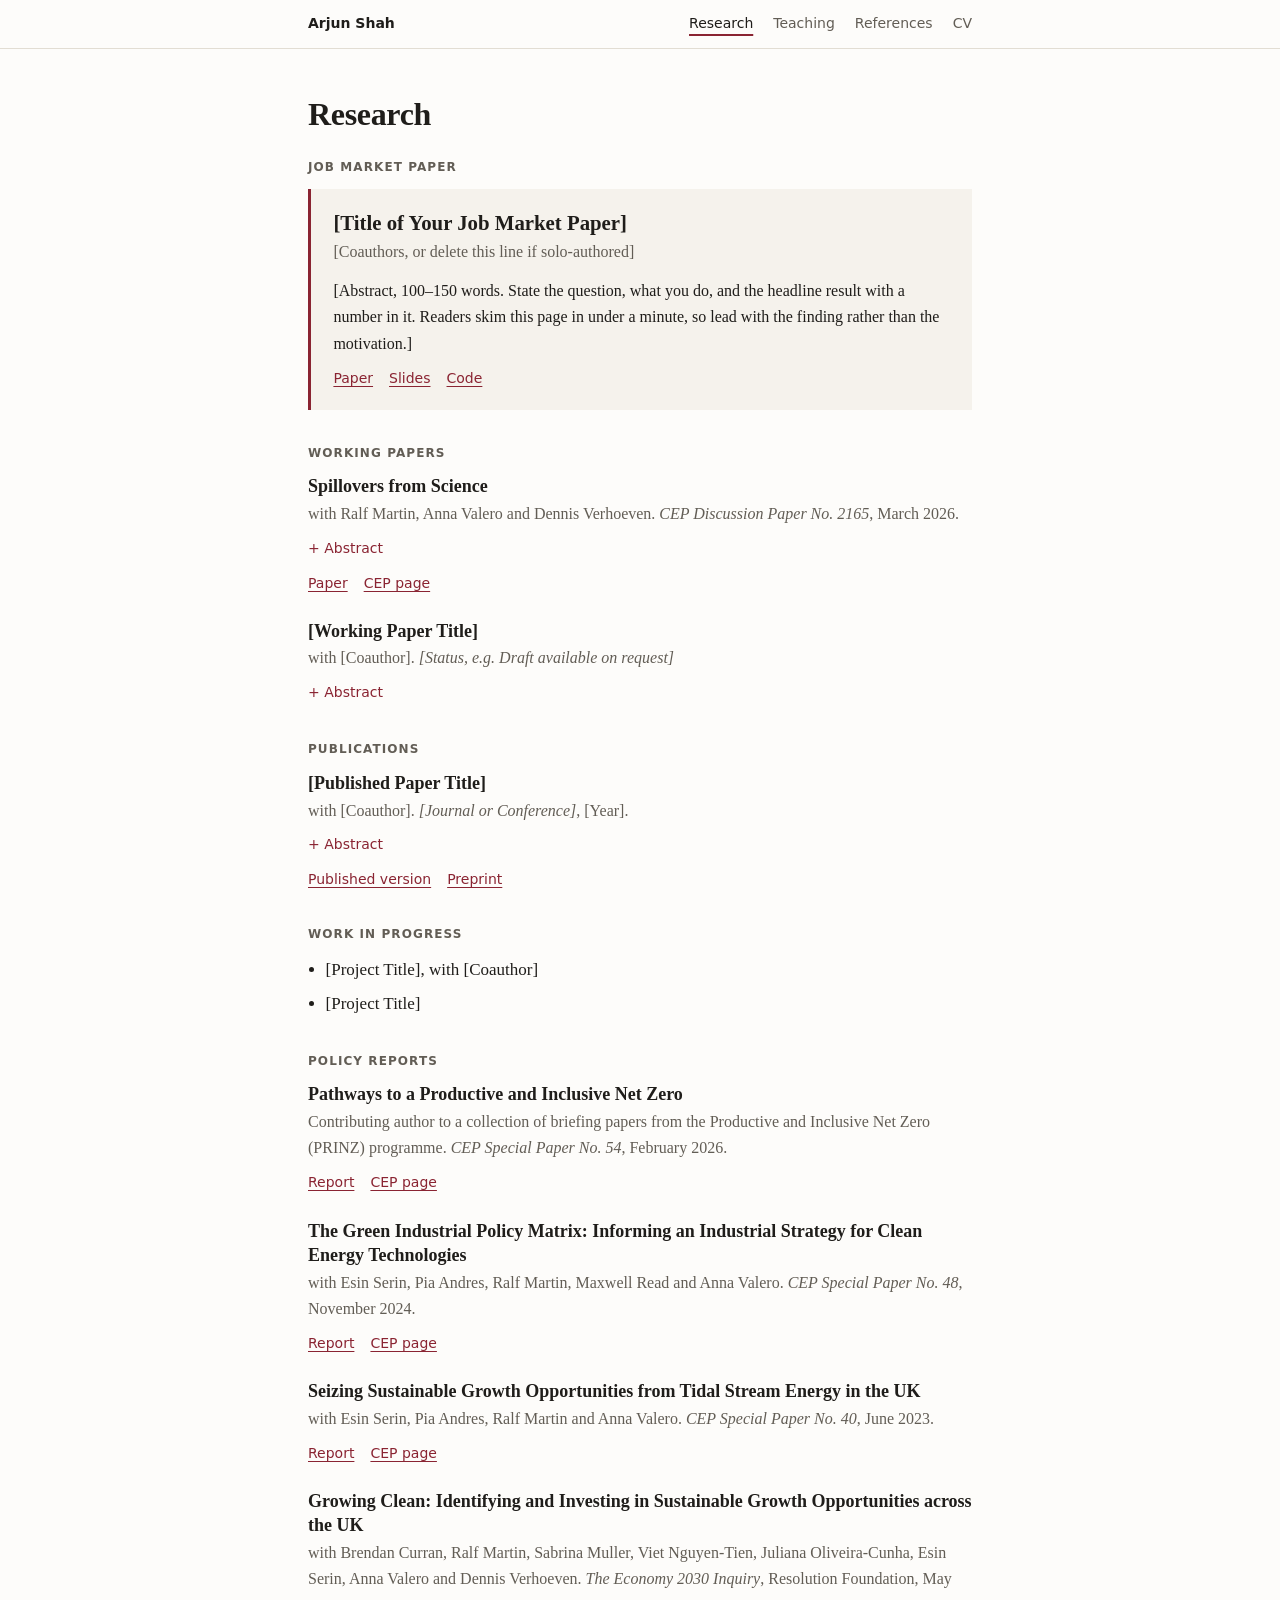
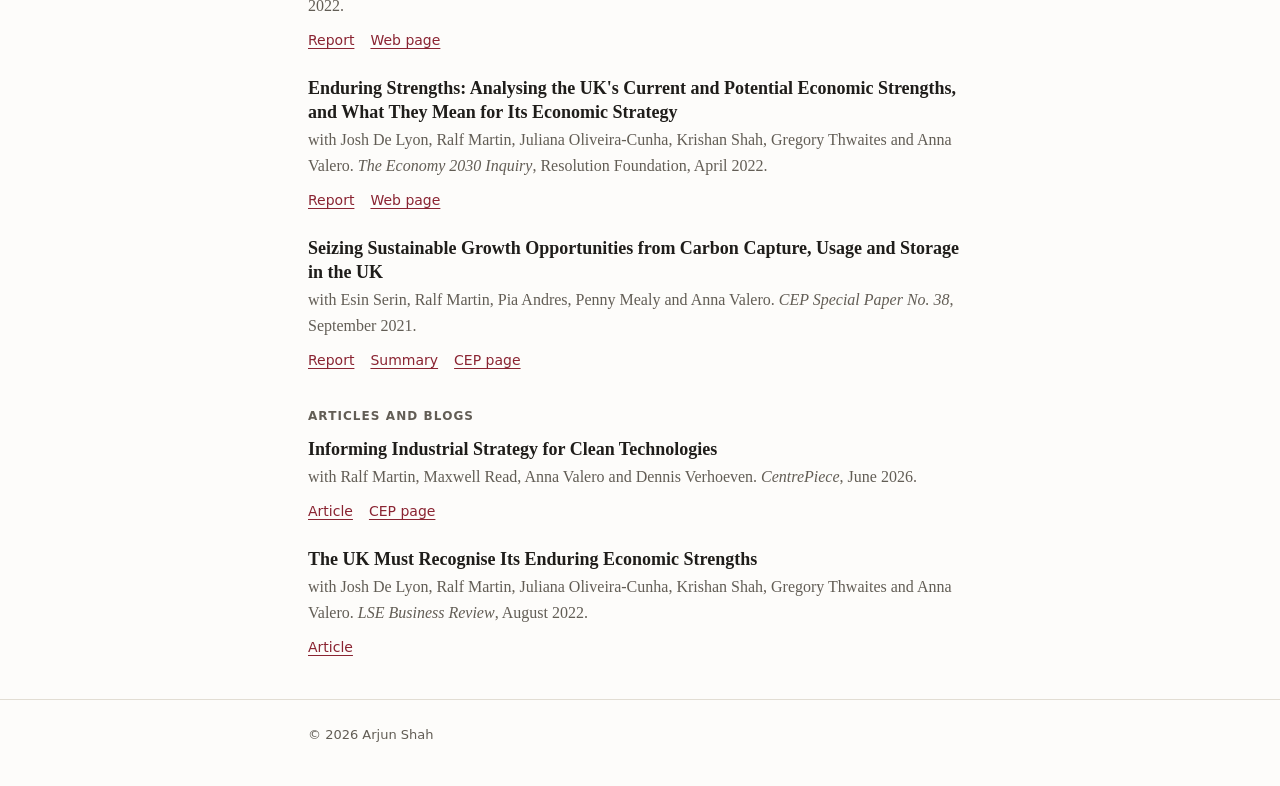
==== research.html @ dd561bd6 "Split site into separate pages and add CEP publications Move research, teaching and references onto " ====
<!doctype html>
<html lang="en">
<head>
  <meta charset="utf-8">
  <meta name="viewport" content="width=device-width, initial-scale=1">

  <title>Research | Arjun Shah</title>
  <meta name="description" content="Research by Arjun Shah, PhD candidate in Economics at King's Business School, King's College London: job market paper, working papers, publications, work in progress and policy reports.">
  <meta name="author" content="Arjun Shah">

  <meta property="og:type" content="website">
  <meta property="og:title" content="Research | Arjun Shah">
  <meta property="og:description" content="Job market paper, working papers, publications, work in progress and policy reports.">

  <link rel="icon" href="assets/favicon.svg" type="image/svg+xml">
  <link rel="stylesheet" href="style.css">
</head>
<body>
  <a class="skip-link" href="#main">Skip to content</a>

  <nav class="site-nav" aria-label="Site">
    <div class="wrap">
      <a class="nav-name" href="index.html">Arjun Shah</a>
      <ul>
        <li><a href="research.html" aria-current="page">Research</a></li>
        <li><a href="teaching.html">Teaching</a></li>
        <li><a href="references.html">References</a></li>
        <li><a href="assets/cv.pdf">CV</a></li>
      </ul>
    </div>
  </nav>

  <main id="main" class="wrap">
    <h1 class="page-title">Research</h1>

    <h2 class="group">Job Market Paper</h2>
    <article class="paper featured">
      <h3>[Title of Your Job Market Paper]</h3>
      <p class="paper-meta">[Coauthors, or delete this line if solo-authored]</p>
      <p class="abstract">
        [Abstract, 100–150 words. State the question, what you do, and the headline result
        with a number in it. Readers skim this page in under a minute, so lead with the
        finding rather than the motivation.]
      </p>
      <ul class="paper-links">
        <li><a href="assets/jmp.pdf">Paper</a></li>
        <li><a href="assets/jmp-slides.pdf">Slides</a></li>
        <li><a href="https://github.com/YOUR_USERNAME/REPO">Code</a></li>
      </ul>
    </article>

    <h2 class="group">Working Papers</h2>
    <article class="paper">
      <h3>Spillovers from Science</h3>
      <p class="paper-meta">with Ralf Martin, Anna Valero and Dennis Verhoeven. <em>CEP Discussion Paper No. 2165</em>, March 2026.</p>
      <details>
        <summary>Abstract</summary>
        <p>
          Quantifying spillovers from scientific knowledge to technology is important for
          understanding the social returns to science and for designing policy. A key
          challenge is how to credit scientific work with the value generated in downstream
          technologies when ideas diffuse through chains of follow-on research. We propose a
          new measure, Science Rank, that uses the combined patent and paper citation
          network to assign a share of the private value of patented inventions to the
          scientific papers they directly or indirectly rely on. Validated against various
          types of scientific awards, the measure substantially outperforms direct
          patent-to-paper citation counts in identifying influential science. We document
          large heterogeneity in spillovers across countries, disciplines, and institutions.
          The US emerges from our analysis as a powerhouse of science spillovers, benefiting
          both domestic and foreign technology development. We apply our methodology to
          examine how different countries and individual institutions contribute to
          innovation that addresses global challenges such as climate change or more equal
          economic development. We find that a relatively large share of the total value
          generated by research in Lower and Middle Income Country (LMIC) feeds into climate
          change related innovation. We also highlight countries and institutions that are
          making particular contributions to LMIC innovation.
        </p>
      </details>
      <ul class="paper-links">
        <li><a href="https://cep.lse.ac.uk/pubs/download/dp2165.pdf">Paper</a></li>
        <li><a href="https://cep.lse.ac.uk/_new/publications/abstract.asp?index=12101">CEP page</a></li>
      </ul>
    </article>

    <article class="paper">
      <h3>[Working Paper Title]</h3>
      <p class="paper-meta">with [Coauthor]. <em>[Status, e.g. Draft available on request]</em></p>
      <details>
        <summary>Abstract</summary>
        <p>[Abstract.]</p>
      </details>
    </article>

    <h2 class="group">Publications</h2>
    <article class="paper">
      <h3>[Published Paper Title]</h3>
      <p class="paper-meta">with [Coauthor]. <em>[Journal or Conference]</em>, [Year].</p>
      <details>
        <summary>Abstract</summary>
        <p>[Abstract.]</p>
      </details>
      <ul class="paper-links">
        <li><a href="#">Published version</a></li>
        <li><a href="#">Preprint</a></li>
      </ul>
    </article>

    <h2 class="group">Work in Progress</h2>
    <ul class="plain-list">
      <li>[Project Title], with [Coauthor]</li>
      <li>[Project Title]</li>
    </ul>

    <h2 class="group">Policy Reports</h2>
    <article class="paper">
      <h3>Pathways to a Productive and Inclusive Net Zero</h3>
      <p class="paper-meta">Contributing author to a collection of briefing papers from the Productive and Inclusive Net Zero (PRINZ) programme. <em>CEP Special Paper No. 54</em>, February 2026.</p>
      <ul class="paper-links">
        <li><a href="https://cep.lse.ac.uk/pubs/download/special/cepsp54.pdf">Report</a></li>
        <li><a href="https://cep.lse.ac.uk/_new/publications/abstract.asp?index=12029">CEP page</a></li>
      </ul>
    </article>

    <article class="paper">
      <h3>The Green Industrial Policy Matrix: Informing an Industrial Strategy for Clean Energy Technologies</h3>
      <p class="paper-meta">with Esin Serin, Pia Andres, Ralf Martin, Maxwell Read and Anna Valero. <em>CEP Special Paper No. 48</em>, November 2024.</p>
      <ul class="paper-links">
        <li><a href="https://cep.lse.ac.uk/pubs/download/special/cepsp48.pdf">Report</a></li>
        <li><a href="https://cep.lse.ac.uk/_new/publications/abstract.asp?index=11272">CEP page</a></li>
      </ul>
    </article>

    <article class="paper">
      <h3>Seizing Sustainable Growth Opportunities from Tidal Stream Energy in the UK</h3>
      <p class="paper-meta">with Esin Serin, Pia Andres, Ralf Martin and Anna Valero. <em>CEP Special Paper No. 40</em>, June 2023.</p>
      <ul class="paper-links">
        <li><a href="https://cep.lse.ac.uk/pubs/download/special/cepsp40.pdf">Report</a></li>
        <li><a href="https://cep.lse.ac.uk/_new/publications/abstract.asp?index=10239">CEP page</a></li>
      </ul>
    </article>

    <article class="paper">
      <h3>Growing Clean: Identifying and Investing in Sustainable Growth Opportunities across the UK</h3>
      <p class="paper-meta">with Brendan Curran, Ralf Martin, Sabrina Muller, Viet Nguyen-Tien, Juliana Oliveira-Cunha, Esin Serin, Anna Valero and Dennis Verhoeven. <em>The Economy 2030 Inquiry</em>, Resolution Foundation, May 2022.</p>
      <ul class="paper-links">
        <li><a href="https://economy2030.resolutionfoundation.org/wp-content/uploads/2022/05/Growing_clean_report.pdf">Report</a></li>
        <li><a href="https://economy2030.resolutionfoundation.org/reports/growing-clean/">Web page</a></li>
      </ul>
    </article>

    <article class="paper">
      <h3>Enduring Strengths: Analysing the UK's Current and Potential Economic Strengths, and What They Mean for Its Economic Strategy</h3>
      <p class="paper-meta">with Josh De Lyon, Ralf Martin, Juliana Oliveira-Cunha, Krishan Shah, Gregory Thwaites and Anna Valero. <em>The Economy 2030 Inquiry</em>, Resolution Foundation, April 2022.</p>
      <ul class="paper-links">
        <li><a href="https://economy2030.resolutionfoundation.org/wp-content/uploads/2022/04/Enduring_strengths.pdf">Report</a></li>
        <li><a href="https://economy2030.resolutionfoundation.org/reports/enduring-strengths/">Web page</a></li>
      </ul>
    </article>

    <article class="paper">
      <h3>Seizing Sustainable Growth Opportunities from Carbon Capture, Usage and Storage in the UK</h3>
      <p class="paper-meta">with Esin Serin, Ralf Martin, Pia Andres, Penny Mealy and Anna Valero. <em>CEP Special Paper No. 38</em>, September 2021.</p>
      <ul class="paper-links">
        <li><a href="https://cep.lse.ac.uk/pubs/download/special/cepsp38.pdf">Report</a></li>
        <li><a href="https://cep.lse.ac.uk/pubs/download/special/cepsp38_summary.pdf">Summary</a></li>
        <li><a href="https://cep.lse.ac.uk/_new/publications/abstract.asp?index=8500">CEP page</a></li>
      </ul>
    </article>

    <h2 class="group">Articles and Blogs</h2>
    <article class="paper">
      <h3>Informing Industrial Strategy for Clean Technologies</h3>
      <p class="paper-meta">with Ralf Martin, Maxwell Read, Anna Valero and Dennis Verhoeven. <em>CentrePiece</em>, June 2026.</p>
      <ul class="paper-links">
        <li><a href="https://cep.lse.ac.uk/pubs/download/cp734.pdf">Article</a></li>
        <li><a href="https://cep.lse.ac.uk/_new/publications/abstract.asp?index=12312">CEP page</a></li>
      </ul>
    </article>

    <article class="paper">
      <h3>The UK Must Recognise Its Enduring Economic Strengths</h3>
      <p class="paper-meta">with Josh De Lyon, Ralf Martin, Juliana Oliveira-Cunha, Krishan Shah, Gregory Thwaites and Anna Valero. <em>LSE Business Review</em>, August 2022.</p>
      <ul class="paper-links">
        <li><a href="https://blogs.lse.ac.uk/businessreview/2022/08/25/the-uk-must-recognise-its-enduring-economic-strengths/">Article</a></li>
      </ul>
    </article>
  </main>

  <footer class="site-footer">
    <div class="wrap">
      <p>© 2026 Arjun Shah</p>
    </div>
  </footer>
</body>
</html>
---- style.css ----
/* Colours and type. Change --accent to restyle the whole site. */
:root {
  --bg: #fdfcfa;
  --surface: #f5f2ec;
  --ink: #1f1d1a;
  --muted: #625d55;
  --rule: #e2ddd3;
  --accent: #8a2432;

  --serif: Charter, "Bitstream Charter", "Sitka Text", Cambria, Georgia, serif;
  --sans: system-ui, -apple-system, "Segoe UI", Roboto, "Helvetica Neue", Arial, sans-serif;

  --measure: 44rem;
  --gutter: 1.25rem;
}

@media (prefers-color-scheme: dark) {
  :root {
    --bg: #17161a;
    --surface: #201f24;
    --ink: #e9e6e0;
    --muted: #a39e95;
    --rule: #34323a;
    --accent: #e39aa4;
  }
}

*,
*::before,
*::after {
  box-sizing: border-box;
}

html {
  scroll-behavior: smooth;
  scroll-padding-top: 4rem;
  -webkit-text-size-adjust: 100%;
}

@media (prefers-reduced-motion: reduce) {
  html {
    scroll-behavior: auto;
  }
}

body {
  margin: 0;
  background: var(--bg);
  color: var(--ink);
  font-family: var(--serif);
  font-size: 1.0625rem;
  line-height: 1.65;
}

.wrap {
  max-width: var(--measure);
  margin: 0 auto;
  padding: 0 var(--gutter);
}

a {
  color: var(--accent);
  text-decoration-thickness: 1px;
  text-underline-offset: 0.18em;
}

a:hover {
  text-decoration-thickness: 2px;
}

a:focus-visible,
summary:focus-visible {
  outline: 2px solid var(--accent);
  outline-offset: 3px;
  border-radius: 2px;
}

.visually-hidden {
  position: absolute;
  width: 1px;
  height: 1px;
  overflow: hidden;
  clip-path: inset(50%);
  white-space: nowrap;
}

.skip-link {
  position: absolute;
  left: -999px;
  top: 0;
  padding: 0.5rem 0.75rem;
  background: var(--ink);
  color: var(--bg);
  font-family: var(--sans);
  font-size: 0.875rem;
  z-index: 10;
}

.skip-link:focus {
  left: 0.5rem;
  top: 0.5rem;
}

/* ---------- Navigation ---------- */

.site-nav {
  position: sticky;
  top: 0;
  z-index: 5;
  background: var(--bg);
  border-bottom: 1px solid var(--rule);
  font-family: var(--sans);
  font-size: 0.875rem;
}

.site-nav .wrap {
  display: flex;
  align-items: center;
  justify-content: space-between;
  gap: 1rem;
  min-height: 3rem;
}

.site-nav a {
  color: var(--muted);
  text-decoration: none;
}

.site-nav a:hover {
  color: var(--accent);
}

.site-nav a[aria-current="page"] {
  color: var(--ink);
}

.site-nav li a[aria-current="page"] {
  text-decoration: underline;
  text-decoration-color: var(--accent);
  text-decoration-thickness: 2px;
  text-underline-offset: 0.4em;
}

.nav-name {
  font-weight: 600;
  white-space: nowrap;
}

.site-nav .nav-name {
  color: var(--ink);
}

.site-nav ul {
  display: flex;
  gap: 1.25rem;
  margin: 0;
  padding: 0;
  list-style: none;
}

/* ---------- Intro ---------- */

.intro {
  display: flex;
  align-items: center;
  justify-content: space-between;
  gap: 2rem;
  padding: 3.5rem 0 1.5rem;
}

h1 {
  margin: 0 0 0.5rem;
  font-size: 2.5rem;
  font-weight: 600;
  line-height: 1.1;
  letter-spacing: -0.01em;
  text-wrap: balance;
}

.page-title {
  margin: 3rem 0 1.75rem;
  font-size: 2rem;
}

.role {
  margin: 0;
  color: var(--muted);
  font-size: 1.125rem;
  line-height: 1.45;
}

.market-note {
  display: inline-block;
  margin: 1.1rem 0 0;
  padding: 0.3rem 0.7rem;
  border-left: 3px solid var(--accent);
  background: var(--surface);
  font-family: var(--sans);
  font-size: 0.9rem;
  font-weight: 500;
}

.links {
  display: flex;
  flex-wrap: wrap;
  gap: 0.35rem 1.1rem;
  margin: 1.1rem 0 0;
  padding: 0;
  list-style: none;
  font-family: var(--sans);
  font-size: 0.9rem;
}

.portrait {
  flex: none;
  width: 180px;
  height: 180px;
  border-radius: 50%;
  object-fit: cover;
  background: var(--surface);
}

/* ---------- Sections ---------- */

section {
  padding: 1.5rem 0;
}

section + section {
  border-top: 1px solid var(--rule);
  margin-top: 1rem;
  padding-top: 2.25rem;
}

h2 {
  margin: 0 0 1.25rem;
  font-size: 1.5rem;
  font-weight: 600;
  line-height: 1.2;
}

.group {
  margin: 2.25rem 0 0.9rem;
  color: var(--muted);
  font-family: var(--sans);
  font-size: 0.75rem;
  font-weight: 600;
  letter-spacing: 0.09em;
  text-transform: uppercase;
}

.page-title + .group {
  margin-top: 0;
}

p {
  margin: 0 0 1rem;
}

.fields {
  font-size: 1rem;
}

/* ---------- Papers ---------- */

.paper {
  margin-bottom: 1.5rem;
}

.paper h3 {
  margin: 0;
  font-size: 1.125rem;
  font-weight: 600;
  line-height: 1.35;
}

.paper-meta {
  margin: 0.15rem 0 0;
  color: var(--muted);
  font-size: 1rem;
}

.paper.featured {
  padding: 1.25rem 1.4rem;
  border-left: 3px solid var(--accent);
  background: var(--surface);
}

.paper.featured h3 {
  font-size: 1.3rem;
}

.abstract {
  margin: 0.75rem 0 0;
  font-size: 1rem;
}

details {
  margin-top: 0.4rem;
}

summary {
  display: inline-block;
  color: var(--accent);
  cursor: pointer;
  font-family: var(--sans);
  font-size: 0.875rem;
  list-style: none;
}

summary::-webkit-details-marker {
  display: none;
}

summary::before {
  content: "+ ";
}

details[open] summary::before {
  content: "\2212  ";
}

details p {
  margin: 0.5rem 0 0;
  padding-left: 1rem;
  border-left: 2px solid var(--rule);
  font-size: 1rem;
}

.paper-links {
  display: flex;
  flex-wrap: wrap;
  gap: 0.25rem 1rem;
  margin: 0.6rem 0 0;
  padding: 0;
  list-style: none;
  font-family: var(--sans);
  font-size: 0.875rem;
}

.plain-list {
  margin: 0;
  padding-left: 1.1rem;
}

.plain-list li {
  margin-bottom: 0.35rem;
}

/* ---------- Teaching ---------- */

.entries {
  margin: 0;
  padding: 0;
  list-style: none;
}

.entries li {
  display: flex;
  justify-content: space-between;
  align-items: baseline;
  gap: 1.5rem;
  padding: 0.55rem 0;
  border-bottom: 1px solid var(--rule);
}

.entries li:first-child {
  padding-top: 0;
}

.entry-side {
  flex: none;
  color: var(--muted);
  font-family: var(--sans);
  font-size: 0.875rem;
  text-align: right;
}

.note {
  margin: 1rem 0 0;
  font-family: var(--sans);
  font-size: 0.875rem;
}

/* ---------- References and contact ---------- */

address {
  font-style: normal;
}

.refs {
  display: grid;
  grid-template-columns: repeat(auto-fit, minmax(12.5rem, 1fr));
  gap: 1.5rem;
  font-size: 0.975rem;
  line-height: 1.5;
}

.refs a {
  overflow-wrap: anywhere;
}

.contact {
  line-height: 1.55;
}

/* ---------- Footer ---------- */

.site-footer {
  margin-top: 2.5rem;
  padding: 1.5rem 0 2.5rem;
  border-top: 1px solid var(--rule);
  color: var(--muted);
  font-family: var(--sans);
  font-size: 0.8125rem;
}

.site-footer p {
  margin: 0;
}

/* ---------- Small screens ---------- */

@media (max-width: 40rem) {
  body {
    font-size: 1rem;
  }

  .intro {
    flex-direction: column-reverse;
    align-items: flex-start;
    gap: 1.5rem;
    padding-top: 2.25rem;
  }

  .portrait {
    width: 128px;
    height: 128px;
  }

  h1 {
    font-size: 2rem;
  }

  .page-title {
    margin-top: 2.25rem;
    font-size: 1.75rem;
  }

  .site-nav {
    position: static;
  }

  .site-nav .wrap {
    flex-wrap: wrap;
    gap: 0.25rem 1rem;
    padding-top: 0.65rem;
    padding-bottom: 0.65rem;
  }

  .site-nav ul {
    flex-wrap: wrap;
    gap: 0.25rem 1.1rem;
  }

  .entries li {
    flex-direction: column;
    gap: 0.1rem;
  }

  .entry-side {
    text-align: left;
  }

  .paper.featured {
    padding: 1rem 1.1rem;
  }
}

/* ---------- Print ---------- */

@media print {
  .site-nav,
  .skip-link {
    display: none;
  }

  body {
    font-size: 11pt;
  }

  a {
    color: inherit;
  }
}
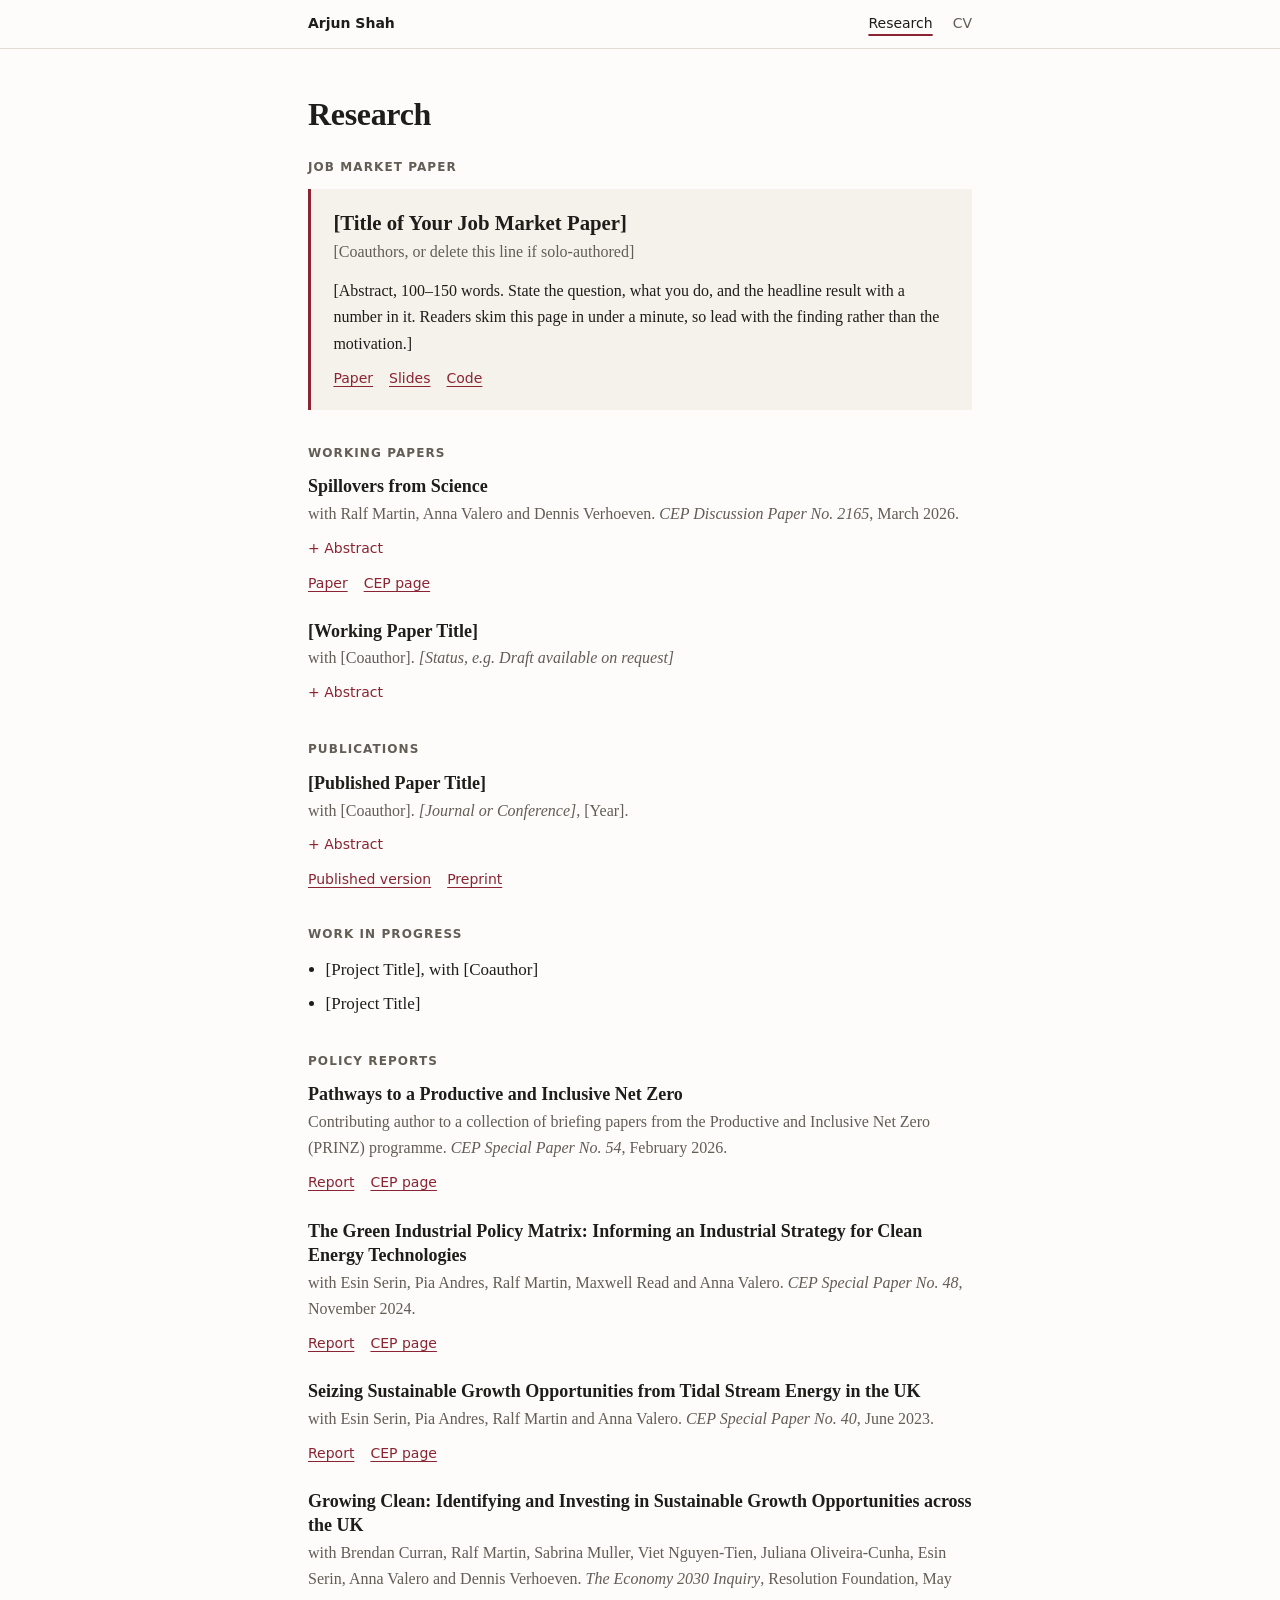
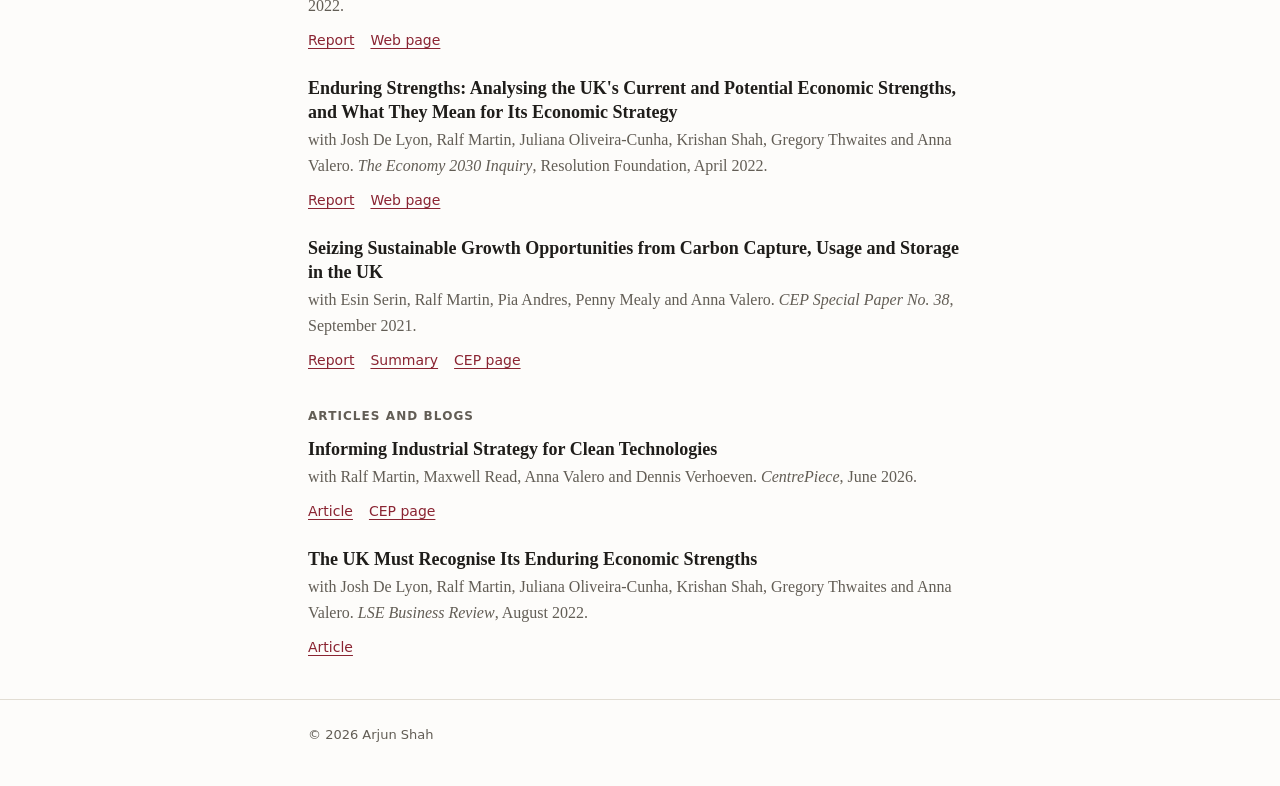
==== commit e65813d7: "Remove teaching and references pages" ====
--- a/research.html
+++ b/research.html
@@ -23,8 +23,6 @@
       <a class="nav-name" href="index.html">Arjun Shah</a>
       <ul>
         <li><a href="research.html" aria-current="page">Research</a></li>
-        <li><a href="teaching.html">Teaching</a></li>
-        <li><a href="references.html">References</a></li>
         <li><a href="assets/cv.pdf">CV</a></li>
       </ul>
     </div>
--- a/style.css
+++ b/style.css
@@ -347,57 +347,10 @@
   margin-bottom: 0.35rem;
 }
 
-/* ---------- Teaching ---------- */
-
-.entries {
-  margin: 0;
-  padding: 0;
-  list-style: none;
-}
-
-.entries li {
-  display: flex;
-  justify-content: space-between;
-  align-items: baseline;
-  gap: 1.5rem;
-  padding: 0.55rem 0;
-  border-bottom: 1px solid var(--rule);
-}
-
-.entries li:first-child {
-  padding-top: 0;
-}
-
-.entry-side {
-  flex: none;
-  color: var(--muted);
-  font-family: var(--sans);
-  font-size: 0.875rem;
-  text-align: right;
-}
-
-.note {
-  margin: 1rem 0 0;
-  font-family: var(--sans);
-  font-size: 0.875rem;
-}
-
-/* ---------- References and contact ---------- */
+/* ---------- Contact ---------- */
 
 address {
   font-style: normal;
-}
-
-.refs {
-  display: grid;
-  grid-template-columns: repeat(auto-fit, minmax(12.5rem, 1fr));
-  gap: 1.5rem;
-  font-size: 0.975rem;
-  line-height: 1.5;
-}
-
-.refs a {
-  overflow-wrap: anywhere;
 }
 
 .contact {
@@ -463,15 +416,6 @@
     gap: 0.25rem 1.1rem;
   }
 
-  .entries li {
-    flex-direction: column;
-    gap: 0.1rem;
-  }
-
-  .entry-side {
-    text-align: left;
-  }
-
   .paper.featured {
     padding: 1rem 1.1rem;
   }
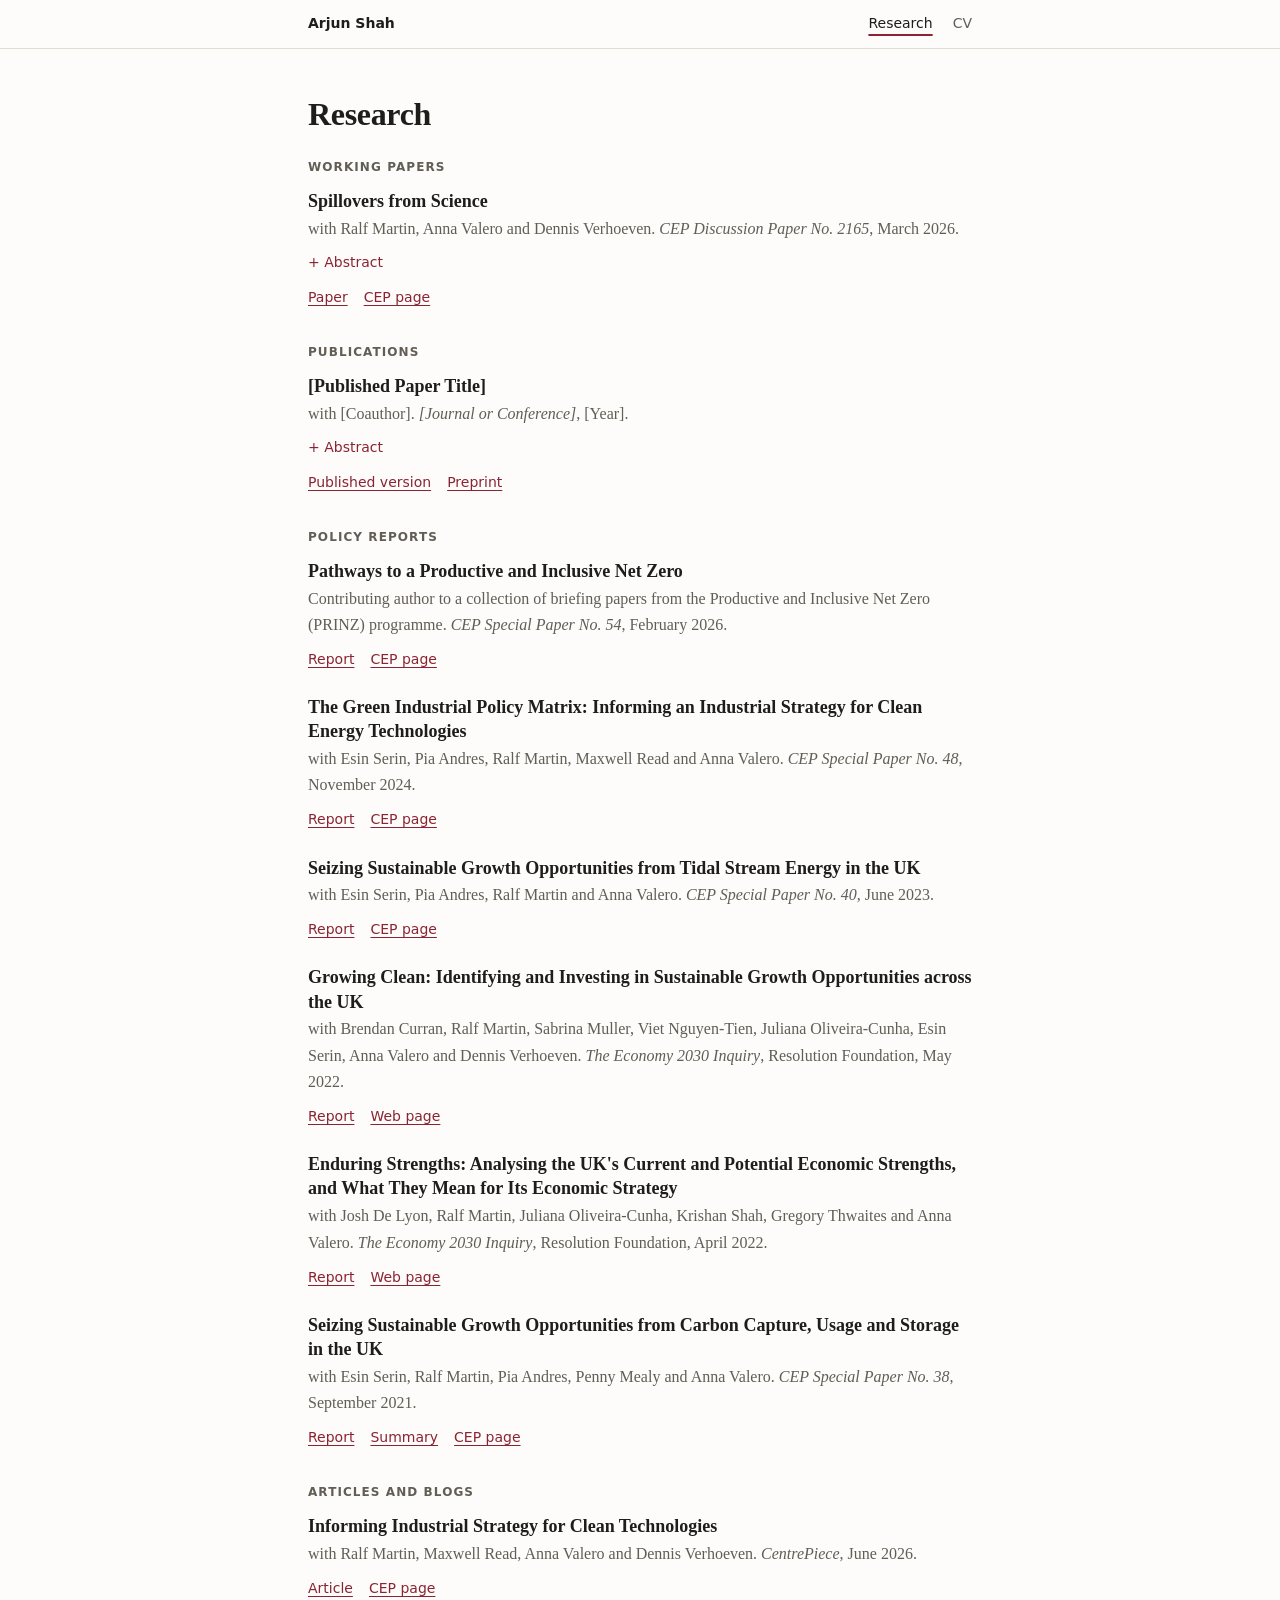
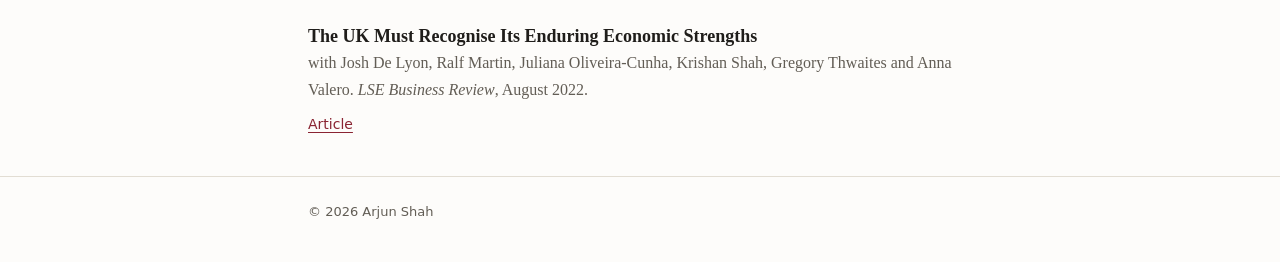
==== commit 7e38ed45: "Hide placeholder sections on research page" ====
--- a/research.html
+++ b/research.html
@@ -31,6 +31,7 @@
   <main id="main" class="wrap">
     <h1 class="page-title">Research</h1>
 
+    <!--
     <h2 class="group">Job Market Paper</h2>
     <article class="paper featured">
       <h3>[Title of Your Job Market Paper]</h3>
@@ -46,6 +47,7 @@
         <li><a href="https://github.com/YOUR_USERNAME/REPO">Code</a></li>
       </ul>
     </article>
+    -->
 
     <h2 class="group">Working Papers</h2>
     <article class="paper">
@@ -80,6 +82,7 @@
       </ul>
     </article>
 
+    <!--
     <article class="paper">
       <h3>[Working Paper Title]</h3>
       <p class="paper-meta">with [Coauthor]. <em>[Status, e.g. Draft available on request]</em></p>
@@ -88,6 +91,7 @@
         <p>[Abstract.]</p>
       </details>
     </article>
+    -->
 
     <h2 class="group">Publications</h2>
     <article class="paper">
@@ -103,11 +107,13 @@
       </ul>
     </article>
 
+    <!--
     <h2 class="group">Work in Progress</h2>
     <ul class="plain-list">
       <li>[Project Title], with [Coauthor]</li>
       <li>[Project Title]</li>
     </ul>
+    -->
 
     <h2 class="group">Policy Reports</h2>
     <article class="paper">
--- a/style.css
+++ b/style.css
@@ -347,16 +347,6 @@
   margin-bottom: 0.35rem;
 }
 
-/* ---------- Contact ---------- */
-
-address {
-  font-style: normal;
-}
-
-.contact {
-  line-height: 1.55;
-}
-
 /* ---------- Footer ---------- */
 
 .site-footer {
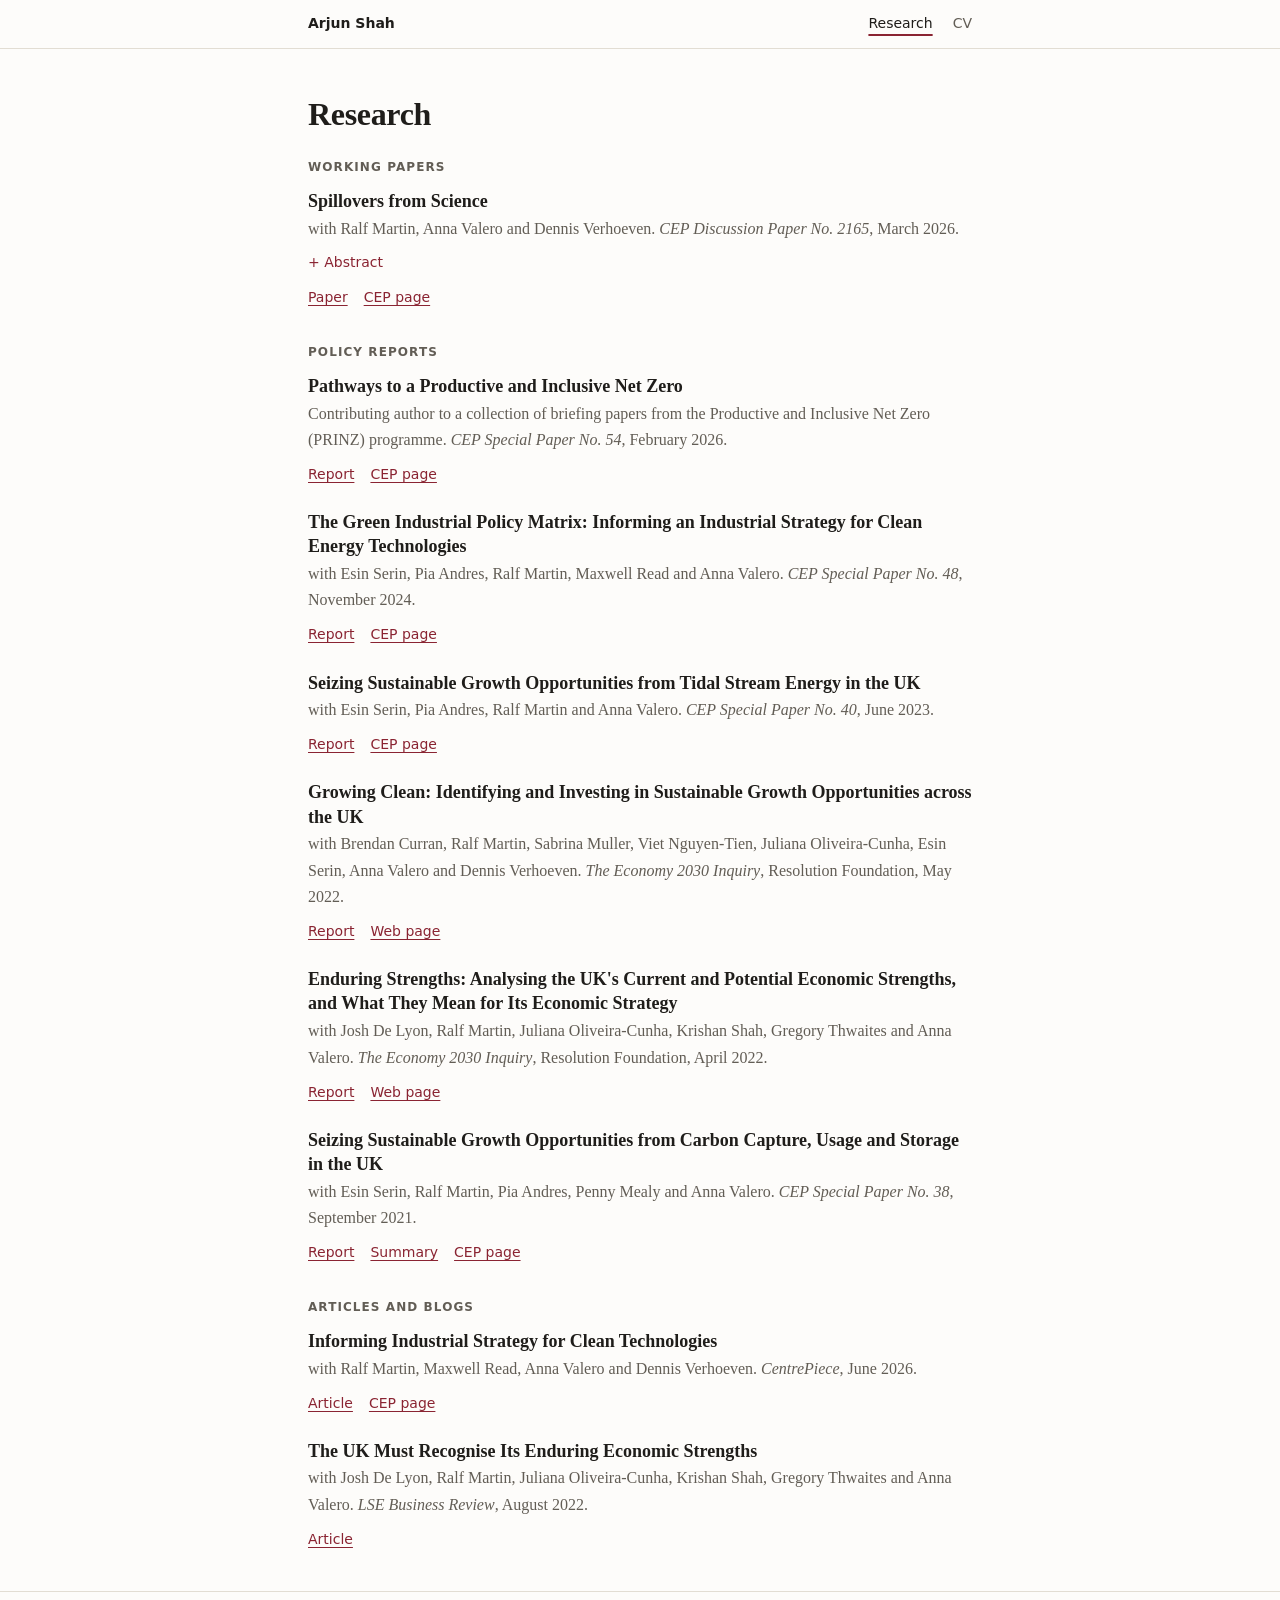
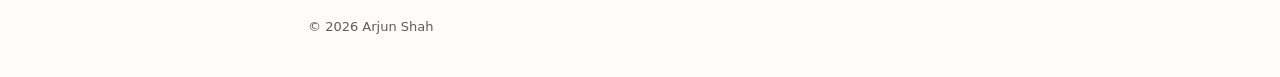
==== commit 97928a3d: "Hide placeholder publications section" ====
--- a/research.html
+++ b/research.html
@@ -93,6 +93,7 @@
     </article>
     -->
 
+    <!--
     <h2 class="group">Publications</h2>
     <article class="paper">
       <h3>[Published Paper Title]</h3>
@@ -106,6 +107,7 @@
         <li><a href="#">Preprint</a></li>
       </ul>
     </article>
+    -->
 
     <!--
     <h2 class="group">Work in Progress</h2>
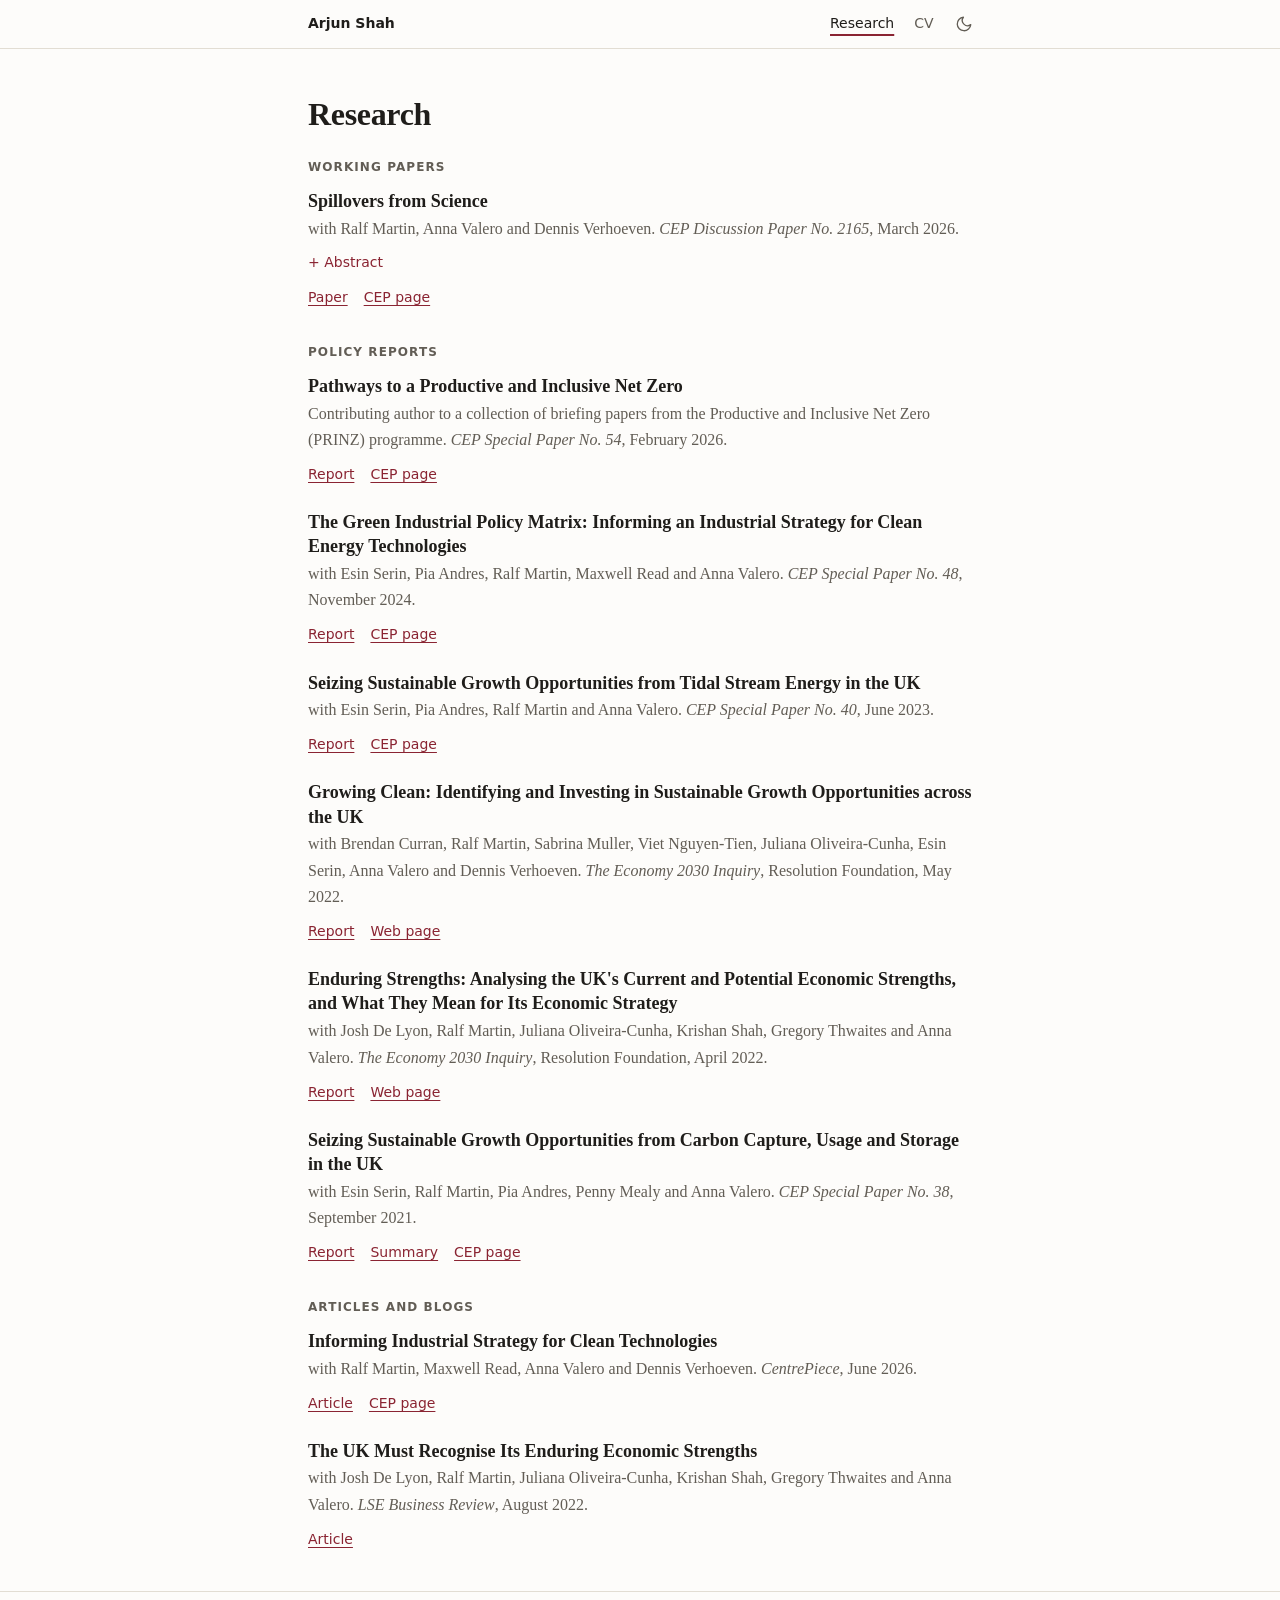
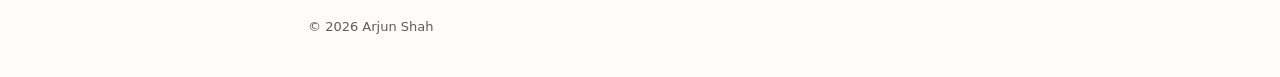
==== commit 8e5627b5: "Add light/dark mode toggle" ====
--- a/research.html
+++ b/research.html
@@ -5,15 +5,16 @@
   <meta name="viewport" content="width=device-width, initial-scale=1">
 
   <title>Research | Arjun Shah</title>
-  <meta name="description" content="Research by Arjun Shah, PhD candidate in Economics at King's Business School, King's College London: job market paper, working papers, publications, work in progress and policy reports.">
+  <meta name="description" content="Research by Arjun Shah, PhD candidate in Economics at King's Business School, King's College London: working papers, publications, work in progress and policy reports.">
   <meta name="author" content="Arjun Shah">
 
   <meta property="og:type" content="website">
   <meta property="og:title" content="Research | Arjun Shah">
-  <meta property="og:description" content="Job market paper, working papers, publications, work in progress and policy reports.">
+  <meta property="og:description" content="Working papers, publications, work in progress and policy reports.">
 
   <link rel="icon" href="assets/favicon.svg" type="image/svg+xml">
   <link rel="stylesheet" href="style.css">
+  <script src="theme.js"></script>
 </head>
 <body>
   <a class="skip-link" href="#main">Skip to content</a>
@@ -23,7 +24,14 @@
       <a class="nav-name" href="index.html">Arjun Shah</a>
       <ul>
         <li><a href="research.html" aria-current="page">Research</a></li>
-        <li><a href="assets/cv.pdf">CV</a></li>
+        <li><a href="assets/cv_arjunshah.pdf">CV</a></li>
+        <!-- Light/dark mode switch. Hidden until theme.js loads, since it needs JavaScript. -->
+        <li hidden>
+          <button class="theme-toggle" type="button" aria-label="Switch to dark mode">
+            <svg class="icon-moon" viewBox="0 0 24 24" fill="none" stroke="currentColor" stroke-width="1.75" stroke-linecap="round" stroke-linejoin="round" aria-hidden="true"><path d="M21 12.8A9 9 0 1 1 11.2 3a7 7 0 0 0 9.8 9.8z"/></svg>
+            <svg class="icon-sun" viewBox="0 0 24 24" fill="none" stroke="currentColor" stroke-width="1.75" stroke-linecap="round" stroke-linejoin="round" aria-hidden="true"><circle cx="12" cy="12" r="4.5"/><path d="M12 2v2.5M12 19.5V22M2 12h2.5M19.5 12H22M4.9 4.9l1.8 1.8M17.3 17.3l1.8 1.8M4.9 19.1l1.8-1.8M17.3 6.7l1.8-1.8"/></svg>
+          </button>
+        </li>
       </ul>
     </div>
   </nav>
--- a/style.css
+++ b/style.css
@@ -1,5 +1,7 @@
 /* Colours and type. Change --accent to restyle the whole site. */
 :root {
+  color-scheme: light dark;
+
   --bg: #fdfcfa;
   --surface: #f5f2ec;
   --ink: #1f1d1a;
@@ -14,8 +16,10 @@
   --gutter: 1.25rem;
 }
 
+/* Dark colours apply when the visitor's system asks for them, or when picked with the
+   toggle (theme.js sets data-theme on <html>). Keep the two blocks below identical. */
 @media (prefers-color-scheme: dark) {
-  :root {
+  :root:not([data-theme="light"]) {
     --bg: #17161a;
     --surface: #201f24;
     --ink: #e9e6e0;
@@ -25,6 +29,21 @@
   }
 }
 
+:root[data-theme="dark"] {
+  color-scheme: dark;
+
+  --bg: #17161a;
+  --surface: #201f24;
+  --ink: #e9e6e0;
+  --muted: #a39e95;
+  --rule: #34323a;
+  --accent: #e39aa4;
+}
+
+:root[data-theme="light"] {
+  color-scheme: light;
+}
+
 *,
 *::before,
 *::after {
@@ -69,6 +88,7 @@
 }
 
 a:focus-visible,
+button:focus-visible,
 summary:focus-visible {
   outline: 2px solid var(--accent);
   outline-offset: 3px;
@@ -152,10 +172,43 @@
 
 .site-nav ul {
   display: flex;
+  align-items: center;
   gap: 1.25rem;
   margin: 0;
   padding: 0;
   list-style: none;
+}
+
+.theme-toggle {
+  display: flex;
+  align-items: center;
+  justify-content: center;
+  width: 2rem;
+  height: 2rem;
+  margin: 0 -0.5rem 0 -0.35rem;
+  padding: 0;
+  border: 0;
+  background: none;
+  color: var(--muted);
+  cursor: pointer;
+}
+
+.theme-toggle:hover {
+  color: var(--accent);
+}
+
+.theme-toggle svg {
+  width: 1.125rem;
+  height: 1.125rem;
+}
+
+.theme-toggle .icon-sun,
+:root[data-theme="dark"] .theme-toggle .icon-moon {
+  display: none;
+}
+
+:root[data-theme="dark"] .theme-toggle .icon-sun {
+  display: block;
 }
 
 /* ---------- Intro ---------- */
@@ -189,17 +242,6 @@
   line-height: 1.45;
 }
 
-.market-note {
-  display: inline-block;
-  margin: 1.1rem 0 0;
-  padding: 0.3rem 0.7rem;
-  border-left: 3px solid var(--accent);
-  background: var(--surface);
-  font-family: var(--sans);
-  font-size: 0.9rem;
-  font-weight: 500;
-}
-
 .links {
   display: flex;
   flex-wrap: wrap;
@@ -414,6 +456,15 @@
 /* ---------- Print ---------- */
 
 @media print {
+  :root[data-theme="dark"] {
+    --bg: #fdfcfa;
+    --surface: #f5f2ec;
+    --ink: #1f1d1a;
+    --muted: #625d55;
+    --rule: #e2ddd3;
+    --accent: #8a2432;
+  }
+
   .site-nav,
   .skip-link {
     display: none;
